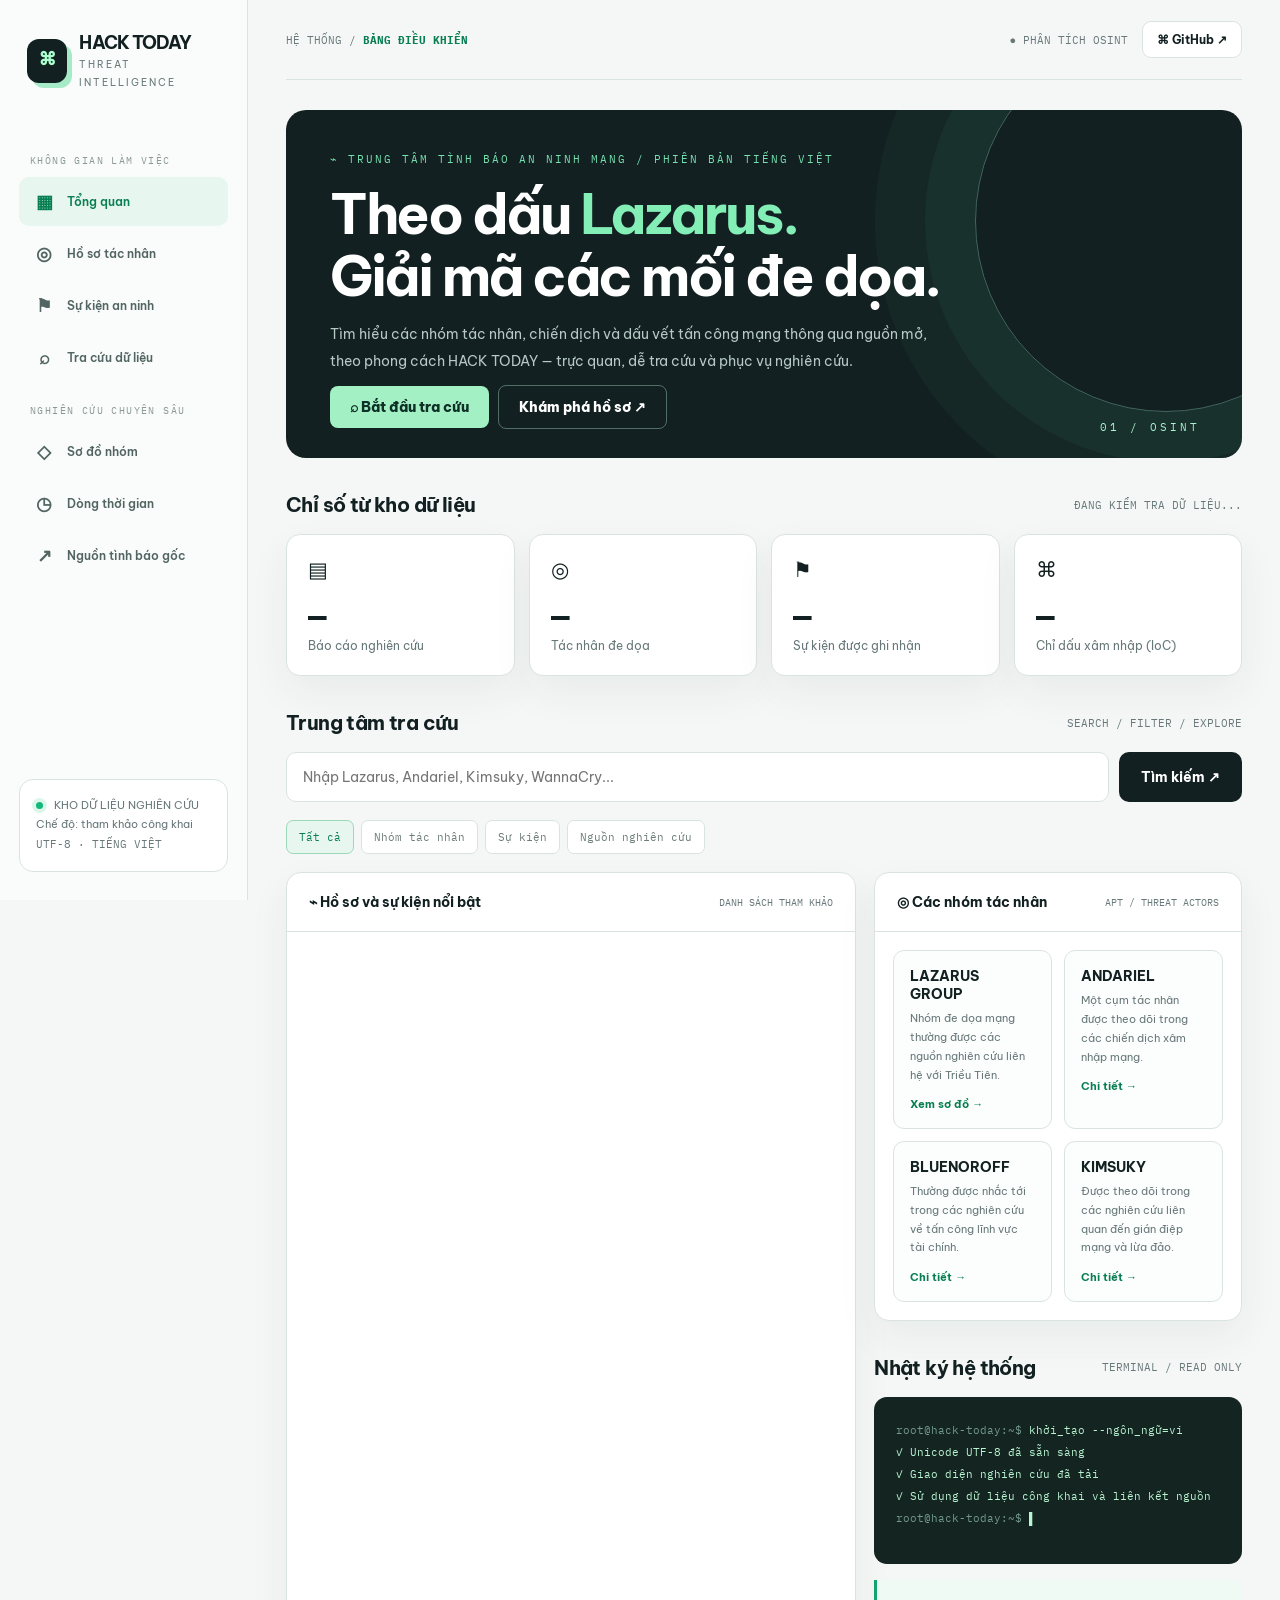
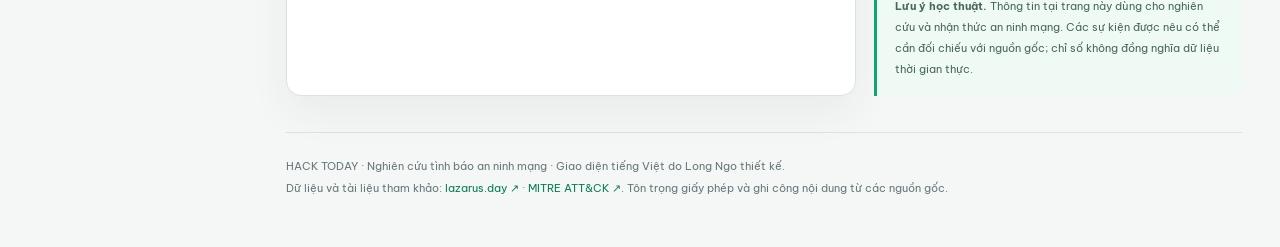
==== index.html @ 7229341d "feat: Vietnamese Hack Today light cyber intelligence dashboard" ====
<!doctype html>
<html lang="vi">
<head>
<meta charset="UTF-8"><meta name="viewport" content="width=device-width,initial-scale=1">
<meta name="theme-color" content="#f5f7f6">
<meta name="description" content="HACK TODAY — không gian nghiên cứu, tra cứu và trực quan hóa thông tin tình báo an ninh mạng về Lazarus và các nhóm APT liên quan.">
<title>HACK TODAY | Hồ sơ Lazarus & Tình báo an ninh mạng</title>
<link rel="preconnect" href="https://fonts.googleapis.com"><link rel="preconnect" href="https://fonts.gstatic.com" crossorigin>
<link href="https://fonts.googleapis.com/css2?family=Be+Vietnam+Pro:wght@400;500;600;700;800&family=IBM+Plex+Mono:wght@400;500;600;700&display=swap&subset=vietnamese" rel="stylesheet">
<style>
:root{--bg:#f5f7f6;--paper:#fff;--ink:#122021;--muted:#687879;--line:#dae4df;--green:#087f52;--pale:#e7f6ee;--red:#cf4351;--shadow:0 16px 42px rgba(22,49,43,.06)}
*{box-sizing:border-box}html{scroll-behavior:smooth}body{margin:0;background:var(--bg);font-family:"Be Vietnam Pro",Arial,sans-serif;color:var(--ink);font-size:14px}button,input{font:inherit}a{color:inherit;text-decoration:none}button{cursor:pointer}button:focus-visible,a:focus-visible,input:focus-visible{outline:3px solid #71d8ab;outline-offset:3px}.mono,.eyebrow,.tag,.stat b,.filter button,.terminal,.asidehead{font-family:"IBM Plex Mono",monospace}
.shell{max-width:1500px;margin:auto;display:grid;grid-template-columns:248px minmax(0,1fr);min-height:100vh}
.sidebar{padding:28px 19px;border-right:1px solid var(--line);background:#fafcfb;position:sticky;top:0;height:100vh;display:flex;flex-direction:column}
.brand{display:flex;gap:12px;align-items:center;margin:3px 8px 42px}.mark{display:grid;place-items:center;width:44px;height:44px;background:var(--ink);color:#aaffce;border-radius:12px;font-size:25px;font-family:monospace;font-weight:bold;box-shadow:5px 5px 0 #a7eac7}.brand strong{display:block;font-size:18px;letter-spacing:-.9px}.brand small{color:var(--muted);font-size:10px;letter-spacing:2px}.asidehead{margin:22px 11px 10px;color:#8b9994;letter-spacing:1.4px;font-size:10px;text-transform:uppercase}.navlink{display:flex;align-items:center;gap:12px;padding:13px 14px;margin:3px 0;border-radius:10px;color:#526562;font-weight:600;font-size:12px;transition:.15s}.navlink:hover,.navlink.active{background:var(--pale);color:var(--green)}.navlink .ico{font-size:18px;width:22px;text-align:center}.spacer{flex:1}.sidefoot{border:1px solid var(--line);background:white;padding:16px;border-radius:14px;color:var(--muted);font-size:11px;line-height:1.8}.online{display:inline-block;width:7px;height:7px;background:#14b87a;border-radius:50%;box-shadow:0 0 0 4px #dbf7ea;margin-right:8px}
.main{min-width:0;padding:0 38px 48px}.topbar{height:80px;display:flex;align-items:center;justify-content:space-between;gap:20px;border-bottom:1px solid var(--line)}.crumb{color:var(--muted);font-family:"IBM Plex Mono",monospace;font-size:11px}.crumb b{color:var(--green)}.topactions{display:flex;align-items:center;gap:14px}.tiny{font:11px "IBM Plex Mono",monospace;color:var(--muted)}.github{border:1px solid var(--line);padding:10px 14px;border-radius:9px;background:white;font-size:12px;font-weight:700}
.hero{margin-top:30px;background:var(--ink);border-radius:20px;padding:42px 44px;color:#fff;position:relative;overflow:hidden;min-height:260px}.hero::before{content:"";position:absolute;width:380px;height:380px;border:1px solid #42665d;right:-115px;top:-80px;border-radius:50%;box-shadow:0 0 0 50px rgba(51,107,85,.13),0 0 0 100px rgba(51,107,85,.10)}.hero::after{content:"01 / OSINT";position:absolute;right:42px;bottom:24px;color:#a9f2ce;letter-spacing:3px;font:11px "IBM Plex Mono",monospace}.eyebrow{color:#76e1af;font-size:11px;letter-spacing:2px;text-transform:uppercase}.hero h1{font-size:clamp(32px,4.3vw,59px);line-height:1.12;letter-spacing:-2.5px;margin:18px 0 14px;max-width:850px;position:relative}.hero h1 span{color:#83efb7}.hero p{color:#b6c9c5;line-height:1.9;max-width:630px;margin:0 0 24px;position:relative}.hero .btn{background:#a4f0c5;border:0;padding:12px 20px;border-radius:8px;color:#0f3026;font-weight:800}.hero .ghost{border:1px solid #526f66;background:transparent;color:white;margin-left:9px}
.sectionTitle{display:flex;justify-content:space-between;align-items:center;gap:12px;margin:34px 0 17px}.sectionTitle h2{font-size:20px;letter-spacing:-.6px;margin:0}.sectionTitle small{color:var(--muted);font:11px "IBM Plex Mono",monospace}.stats{display:grid;grid-template-columns:repeat(4,minmax(0,1fr));gap:14px}.stat{border:1px solid var(--line);border-radius:14px;background:white;padding:21px;box-shadow:var(--shadow)}.stat i{font-style:normal;font-size:21px;display:block;margin-bottom:12px}.stat b{display:block;font-size:31px;letter-spacing:-1.8px}.stat span{font-size:12px;color:var(--muted)}.stat em{font-style:normal;color:var(--green);font:10px "IBM Plex Mono",monospace}
.two{display:grid;grid-template-columns:minmax(0,1.55fr) minmax(260px,1fr);gap:18px}.panel{background:var(--paper);border:1px solid var(--line);border-radius:15px;overflow:hidden;box-shadow:var(--shadow)}.panelHead{padding:20px 22px;border-bottom:1px solid var(--line);display:flex;align-items:center;justify-content:space-between;gap:10px}.panelHead h3{margin:0;font-size:14px}.panelHead small{font:10px "IBM Plex Mono",monospace;color:var(--muted)}.search{display:flex;gap:10px;margin-bottom:18px}.search input{flex:1;min-width:0;background:#fff;border:1px solid var(--line);border-radius:10px;padding:15px 16px;outline:0}.search input:focus{border-color:var(--green)}.search button{background:var(--ink);color:white;border:0;border-radius:10px;padding:0 22px;font-weight:700}.filter{display:flex;gap:7px;flex-wrap:wrap;padding:0 0 18px}.filter button{border:1px solid var(--line);background:white;color:#6d7d79;padding:9px 12px;border-radius:7px;font-size:11px}.filter button.active{background:var(--pale);border-color:#9cd9b9;color:var(--green)}.entry{display:flex;gap:16px;align-items:flex-start;padding:19px 22px;border-bottom:1px solid #edf2ef;transition:background .2s}.entry:last-child{border:0}.entry:hover{background:#f8fbf9}.entry .square{background:var(--pale);color:var(--green);font:bold 19px monospace;border-radius:9px;display:grid;place-items:center;width:42px;height:42px;flex:none}.entry h4{margin:0 0 7px;font-size:13px;line-height:1.55}.entry p{margin:0 0 9px;color:var(--muted);font-size:11px;line-height:1.65}.entry .meta{font:10px "IBM Plex Mono",monospace;color:#80918c}.tag{display:inline-block;font-size:10px;color:var(--green);background:var(--pale);padding:5px 8px;margin:3px 3px 0 0;border-radius:5px}.tag.red{background:#fff0f0;color:var(--red)}.actors{display:grid;grid-template-columns:repeat(2,minmax(0,1fr));gap:12px;padding:18px}.actor{border:1px solid var(--line);border-radius:11px;padding:16px;background:#fcfefd}.actor b{display:block;margin-bottom:6px}.actor p{margin:0;color:var(--muted);font-size:11px;line-height:1.7}.actor a{color:var(--green);font-weight:700;display:inline-block;margin-top:13px;font-size:11px}.terminal{background:#132421;color:#baf5d2;padding:22px;border-radius:13px;min-height:167px;line-height:2;font-size:11px;overflow:auto}.terminal .dim{color:#72998c}.terminal .cursor{animation:blink 1s step-end infinite}@keyframes blink{50%{opacity:0}}.notice{border-left:3px solid #10a56f;background:#f0faf5;padding:16px 18px;color:#48685b;font-size:11px;line-height:1.9;margin-top:16px;border-radius:0 10px 10px 0}.footer{border-top:1px solid var(--line);padding-top:22px;margin-top:36px;color:var(--muted);font-size:11px;line-height:2}.footer a{color:var(--green)}.mobileToggle{display:none}.empty{padding:25px;color:var(--muted);text-align:center}
@media(max-width:1100px){.shell{grid-template-columns:75px minmax(0,1fr)}.sidebar{padding:20px 10px}.brand{margin:4px auto 32px}.brand div:last-child,.asidehead,.navlink span:last-child,.sidefoot{display:none}.navlink{justify-content:center}.main{padding:0 22px 40px}}@media(max-width:750px){.shell{display:block}.sidebar{position:static;height:auto;padding:12px 18px;flex-direction:row;align-items:center;justify-content:space-between;border-right:0;border-bottom:1px solid var(--line)}.brand{margin:0}.brand div:last-child{display:block}.sidebar nav{display:none;position:absolute;left:0;right:0;top:72px;background:#fff;z-index:9;box-shadow:0 15px 35px #0002;padding:15px}.sidebar nav.open{display:block}.navlink{justify-content:flex-start}.navlink span:last-child{display:inline}.mobileToggle{display:block;background:#fff;border:1px solid var(--line);border-radius:8px;padding:8px 12px}.main{padding:0 15px 30px}.topbar{height:57px}.topactions .tiny{display:none}.hero{padding:29px 22px;min-height:0}.hero h1{letter-spacing:-1px}.stats{grid-template-columns:repeat(2,minmax(0,1fr))}.two{grid-template-columns:1fr}.actors{grid-template-columns:1fr}.sectionTitle{align-items:flex-start}.search button{padding:0 13px}}
@media(prefers-reduced-motion:reduce){html{scroll-behavior:auto}*,*::before,*::after{animation:none!important;transition:none!important}}
</style>
</head>
<body>
<div class="shell">
<aside class="sidebar">
<a href="./" class="brand" aria-label="Hack Today, trang chủ"><div class="mark">⌘</div><div><strong>HACK TODAY</strong><small>THREAT INTELLIGENCE</small></div></a>
<button class="mobileToggle" id="menuBtn" aria-label="Mở điều hướng" aria-expanded="false">☰</button>
<nav id="sideNav" aria-label="Điều hướng chính">
<p class="asidehead">KHÔNG GIAN LÀM VIỆC</p>
<a href="#tong-quan" class="navlink active"><span class="ico">▦</span><span>Tổng quan</span></a>
<a href="#ho-so" class="navlink"><span class="ico">◎</span><span>Hồ sơ tác nhân</span></a>
<a href="#su-kien" class="navlink"><span class="ico">⚑</span><span>Sự kiện an ninh</span></a>
<a href="#tra-cuu" class="navlink"><span class="ico">⌕</span><span>Tra cứu dữ liệu</span></a>
<p class="asidehead">NGHIÊN CỨU CHUYÊN SÂU</p>
<a href="./family.html" class="navlink"><span class="ico">◇</span><span>Sơ đồ nhóm</span></a>
<a href="./timeline.html" class="navlink"><span class="ico">◷</span><span>Dòng thời gian</span></a>
<a href="https://lazarus.day/" target="_blank" rel="noopener noreferrer" class="navlink"><span class="ico">↗</span><span>Nguồn tình báo gốc</span></a>
</nav>
<div class="spacer"></div><div class="sidefoot"><span class="online"></span> KHO DỮ LIỆU NGHIÊN CỨU<br>Chế độ: tham khảo công khai<br><span class="mono">UTF-8 · TIẾNG VIỆT</span></div>
</aside>
<main class="main" id="tong-quan">
<header class="topbar"><div class="crumb">HỆ THỐNG / <b>BẢNG ĐIỀU KHIỂN</b></div><div class="topactions"><span class="tiny">● PHÂN TÍCH OSINT</span><a class="github" href="https://github.com/xulytiengviet/lazarus" target="_blank" rel="noopener noreferrer">⌘ GitHub ↗</a></div></header>
<section class="hero"><div class="eyebrow">⌁ Trung tâm tình báo an ninh mạng / Phiên bản tiếng Việt</div><h1>Theo dấu <span>Lazarus.</span><br>Giải mã các mối đe dọa.</h1><p>Tìm hiểu các nhóm tác nhân, chiến dịch và dấu vết tấn công mạng thông qua nguồn mở, theo phong cách HACK TODAY — trực quan, dễ tra cứu và phục vụ nghiên cứu.</p><a href="#tra-cuu" class="btn">⌕ Bắt đầu tra cứu</a><a href="#ho-so" class="btn ghost">Khám phá hồ sơ ↗</a></section>
<div class="sectionTitle"><h2>Chỉ số từ kho dữ liệu</h2><small id="dataStatus">ĐANG KIỂM TRA DỮ LIỆU...</small></div>
<section class="stats" aria-label="Các chỉ số"><div class="stat"><i>▤</i><b id="metricReports">—</b><span>Báo cáo nghiên cứu</span></div><div class="stat"><i>◎</i><b id="metricActors">—</b><span>Tác nhân đe dọa</span></div><div class="stat"><i>⚑</i><b id="metricIncidents">—</b><span>Sự kiện được ghi nhận</span></div><div class="stat"><i>⌘</i><b id="metricIocs">—</b><span>Chỉ dấu xâm nhập (IoC)</span></div></section>
<section id="tra-cuu"><div class="sectionTitle"><h2>Trung tâm tra cứu</h2><small>SEARCH / FILTER / EXPLORE</small></div><form class="search" id="searchForm"><input id="query" type="search" autocomplete="off" aria-label="Từ khóa tìm kiếm" placeholder="Nhập Lazarus, Andariel, Kimsuky, WannaCry..."><button type="submit">Tìm kiếm ↗</button></form><div class="filter" role="group" aria-label="Bộ lọc nội dung"><button type="button" class="active" data-filter="all">Tất cả</button><button type="button" data-filter="actor">Nhóm tác nhân</button><button type="button" data-filter="incident">Sự kiện</button><button type="button" data-filter="report">Nguồn nghiên cứu</button></div></section>
<div class="two"><section id="su-kien" class="panel"><div class="panelHead"><h3>⌁ Hồ sơ và sự kiện nổi bật</h3><small id="resultCount">DANH SÁCH THAM KHẢO</small></div><div id="results" aria-live="polite"></div></section><div><section id="ho-so" class="panel"><div class="panelHead"><h3>◎ Các nhóm tác nhân</h3><small>APT / THREAT ACTORS</small></div><div class="actors"><div class="actor"><b>LAZARUS GROUP</b><p>Nhóm đe dọa mạng thường được các nguồn nghiên cứu liên hệ với Triều Tiên.</p><a href="./family.html">Xem sơ đồ →</a></div><div class="actor"><b>ANDARIEL</b><p>Một cụm tác nhân được theo dõi trong các chiến dịch xâm nhập mạng.</p><a href="./andariel.html">Chi tiết →</a></div><div class="actor"><b>BLUENOROFF</b><p>Thường được nhắc tới trong các nghiên cứu về tấn công lĩnh vực tài chính.</p><a href="./bluenoroff.html">Chi tiết →</a></div><div class="actor"><b>KIMSUKY</b><p>Được theo dõi trong các nghiên cứu liên quan đến gián điệp mạng và lừa đảo.</p><a href="./kimsuky.html">Chi tiết →</a></div></div></section>
<div class="sectionTitle"><h2>Nhật ký hệ thống</h2><small>TERMINAL / READ ONLY</small></div><div class="terminal"><div><span class="dim">root@hack-today:~$</span> khởi_tạo --ngôn_ngữ=vi</div><div>✓ Unicode UTF-8 đã sẵn sàng</div><div>✓ Giao diện nghiên cứu đã tải</div><div>✓ Sử dụng dữ liệu công khai và liên kết nguồn</div><div><span class="dim">root@hack-today:~$</span> <span class="cursor">▌</span></div></div><div class="notice"><b>Lưu ý học thuật.</b> Thông tin tại trang này dùng cho nghiên cứu và nhận thức an ninh mạng. Các sự kiện được nêu có thể cần đối chiếu với nguồn gốc; chỉ số không đồng nghĩa dữ liệu thời gian thực.</div></div></div>
<footer class="footer">HACK TODAY · Nghiên cứu tình báo an ninh mạng · Giao diện tiếng Việt do Long Ngo thiết kế.<br>Dữ liệu và tài liệu tham khảo: <a href="https://lazarus.day/" target="_blank" rel="noopener noreferrer">lazarus.day ↗</a> · <a href="https://attack.mitre.org/groups/G0032/" target="_blank" rel="noopener noreferrer">MITRE ATT&CK ↗</a>. Tôn trọng giấy phép và ghi công nội dung từ các nguồn gốc.</footer>
</main></div>
<script>
"use strict";
const records=[
{type:"incident",title:"Vụ tấn công Ronin Network",desc:"Sự cố liên quan đến cầu nối blockchain Ronin năm 2022, được nhiều nguồn nghiên cứu an ninh mạng phân tích.",date:"2022",tags:["Blockchain","Điều tra"],url:"https://www.fbi.gov/news/press-releases/fbi-statement-on-attribution-of-malicious-cyber-activity-posed-by-the-democratic-peoples-republic-of-korea"},
{type:"incident",title:"Mã độc tống tiền WannaCry",desc:"Chiến dịch mã độc tống tiền lan rộng năm 2017; nhiều đánh giá liên hệ hoạt động với Lazarus.",date:"2017",tags:["Mã độc","Ransomware"],url:"https://www.cisa.gov/news-events/alerts/2017/05/12/indicators-associated-wannacry-ransomware"},
{type:"incident",title:"Vụ tấn công Sony Pictures",desc:"Sự cố an ninh mạng năm 2014, một dấu mốc thường được nhắc đến trong hồ sơ lịch sử Lazarus.",date:"2014",tags:["Lịch sử","Xâm nhập"],url:"https://attack.mitre.org/groups/G0032/"},
{type:"actor",title:"Lazarus Group",desc:"Hồ sơ tổng quan và mối liên hệ giữa các tên gọi, kỹ thuật và chiến dịch.",date:"Hồ sơ",tags:["APT","Lazarus"],url:"./family.html"},
{type:"actor",title:"Andariel",desc:"Khám phá hồ sơ nhóm, các chiến dịch và quan hệ trong tập dữ liệu nguồn.",date:"Hồ sơ",tags:["APT"],url:"./andariel.html"},
{type:"actor",title:"Bluenoroff",desc:"Tư liệu về các chiến dịch liên quan đến hoạt động tấn công nhằm vào tài chính.",date:"Hồ sơ",tags:["APT","Tài chính"],url:"./bluenoroff.html"},
{type:"actor",title:"Kimsuky",desc:"Hồ sơ nhóm hoạt động gián điệp mạng và kỹ thuật lừa đảo theo các báo cáo công khai.",date:"Hồ sơ",tags:["APT","Gián điệp mạng"],url:"./kimsuky.html"},
{type:"report",title:"MITRE ATT&CK — G0032",desc:"Tài liệu kỹ thuật tham khảo về Lazarus Group và các kỹ thuật được ghi nhận.",date:"Nguồn ngoài",tags:["MITRE","Kỹ thuật"],url:"https://attack.mitre.org/groups/G0032/"},
{type:"report",title:"Lazarus.day — kho tình báo nguồn mở",desc:"Tra cứu báo cáo, tác nhân, sự kiện và chỉ dấu xâm nhập từ dự án nghiên cứu gốc.",date:"Nguồn ngoài",tags:["OSINT","IoC"],url:"https://lazarus.day/"}
];
const root=document.getElementById("results"),counter=document.getElementById("resultCount"),search=document.getElementById("query");let filter="all";
const clean=s=>(s||"").normalize("NFD").replace(/[\u0300-\u036f]/g,"").replace(/đ/g,"d").replace(/Đ/g,"D").toLowerCase();
function render(){const q=clean(search.value.trim());const list=records.filter(r=>(filter==="all"||r.type===filter)&&clean([r.title,r.desc,r.date,...r.tags].join(" ")).includes(q));root.replaceChildren();counter.textContent=list.length+" KẾT QUẢ";if(!list.length){const p=document.createElement("p");p.className="empty";p.textContent="Không tìm thấy kết quả phù hợp. Hãy thử một từ khóa khác.";root.append(p);return}for(const r of list){const a=document.createElement("a");a.className="entry";a.href=r.url;if(/^https?:/.test(r.url)){a.target="_blank";a.rel="noopener noreferrer"}const icon=document.createElement("div");icon.className="square";icon.textContent=r.type==="actor"?"◎":r.type==="incident"?"⚑":"▤";const body=document.createElement("div"),h=document.createElement("h4"),p=document.createElement("p"),meta=document.createElement("div");h.textContent=r.title+" ↗";p.textContent=r.desc;meta.className="meta";meta.textContent=r.date+" · "+(r.type==="actor"?"TÁC NHÂN":r.type==="incident"?"SỰ KIỆN":"BÁO CÁO");body.append(h,p,meta);for(const t of r.tags){const tag=document.createElement("span");tag.className="tag";tag.textContent="#"+t;body.append(tag)}a.append(icon,body);root.append(a)}}
document.getElementById("searchForm").addEventListener("submit",e=>{e.preventDefault();render()});search.addEventListener("input",render);document.querySelectorAll("[data-filter]").forEach(b=>b.addEventListener("click",()=>{document.querySelectorAll("[data-filter]").forEach(x=>x.classList.remove("active"));b.classList.add("active");filter=b.dataset.filter;render()}));document.getElementById("menuBtn").addEventListener("click",()=>{const nav=document.getElementById("sideNav"),show=nav.classList.toggle("open");document.getElementById("menuBtn").setAttribute("aria-expanded",String(show))});document.querySelectorAll("#sideNav a").forEach(a=>a.addEventListener("click",()=>document.getElementById("sideNav").classList.remove("open")));
async function loadMetrics(){const status=document.getElementById("dataStatus");try{const res=await fetch("./data/numbers.json",{cache:"no-store"});if(!res.ok)throw Error("HTTP "+res.status);const data=await res.json();const fields={metricReports:["reports","report"],metricActors:["actors","actor"],metricIncidents:["incidents","incident"],metricIocs:["iocs","ioc","indicators"]};let count=0;for(const [id,keys]of Object.entries(fields)){const found=keys.map(k=>data[k]).find(v=>typeof v==="number"||typeof v==="string"&&/^\d+$/.test(v));if(found!==undefined){document.getElementById(id).textContent=Number(found).toLocaleString("vi-VN");count++}}status.textContent=count?"NGUỒN: DATA/NUMBERS.JSON · LƯU TRỮ":"CHƯA CÓ ĐỊNH DẠNG CHỈ SỐ PHÙ HỢP"}catch{status.textContent="CHƯA TẢI ĐƯỢC DỮ LIỆU LƯU TRỮ"}}}
render();loadMetrics();
</script>
</body></html>
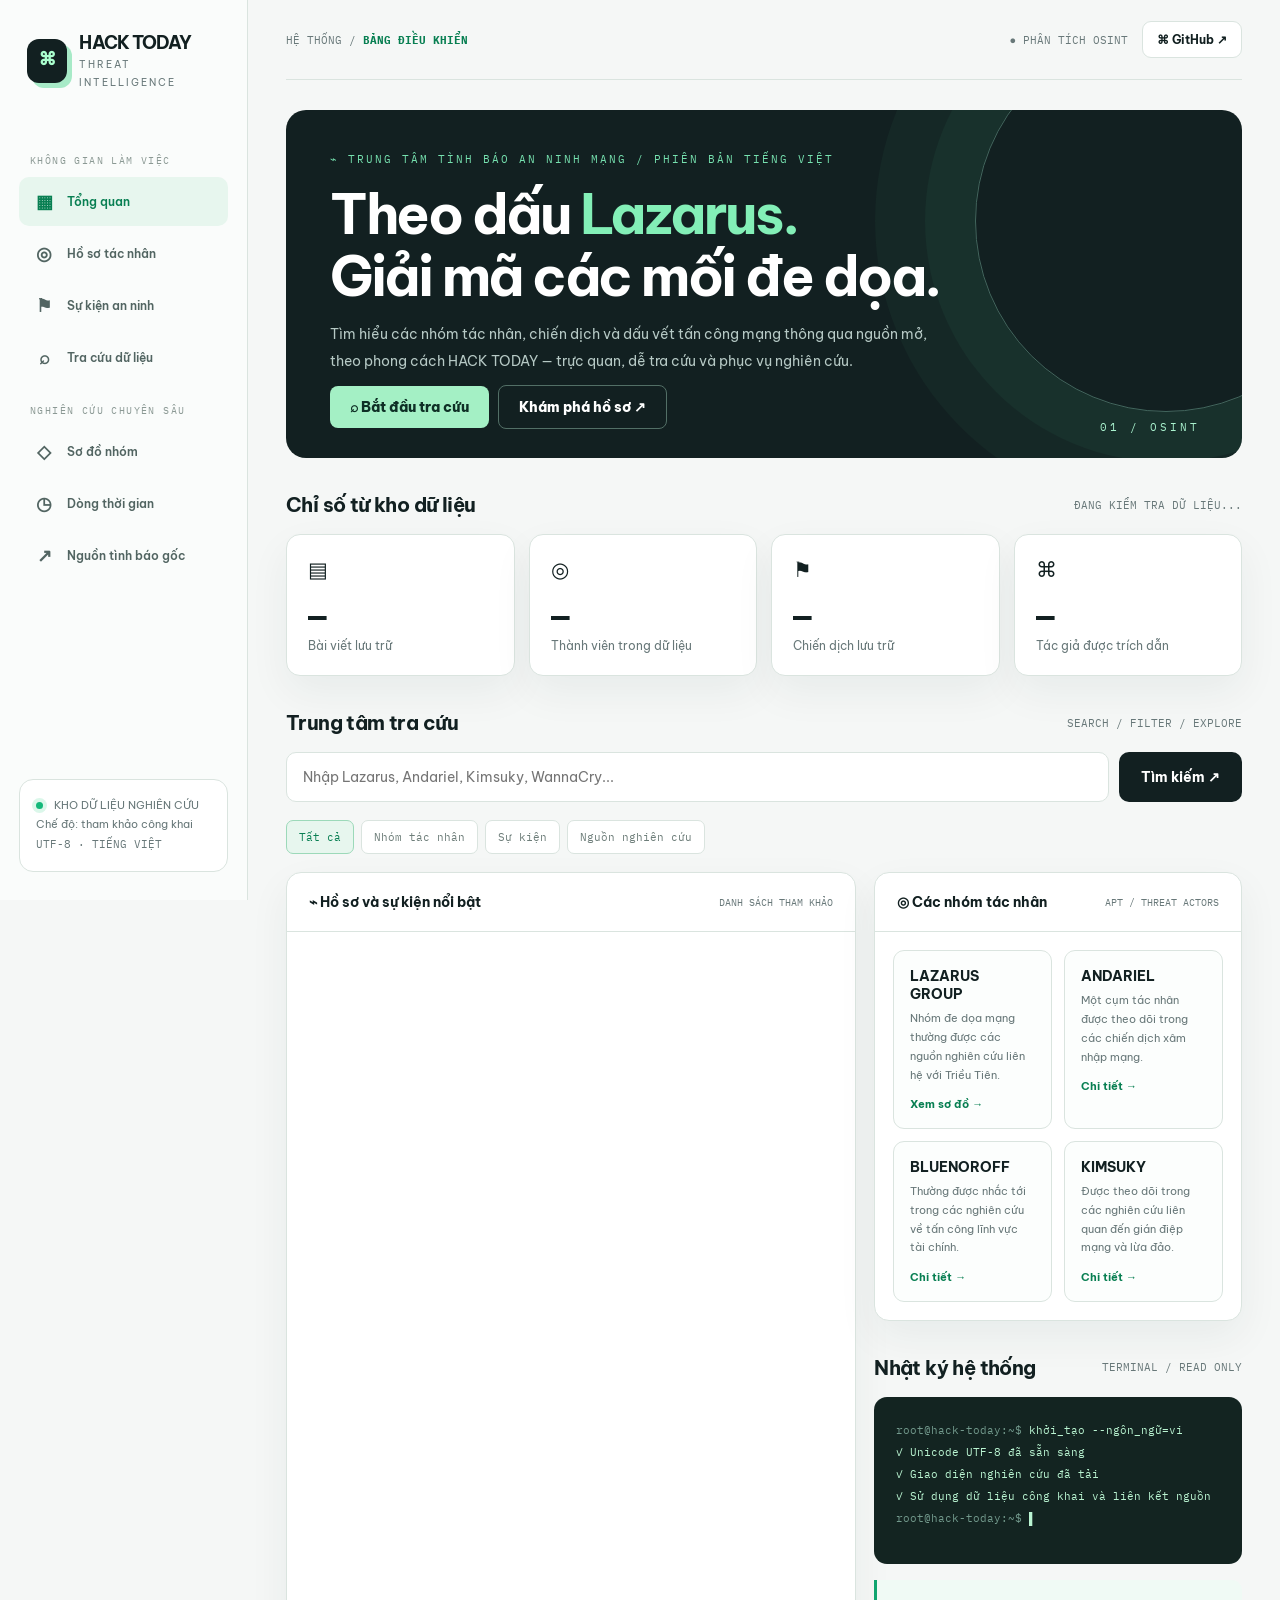
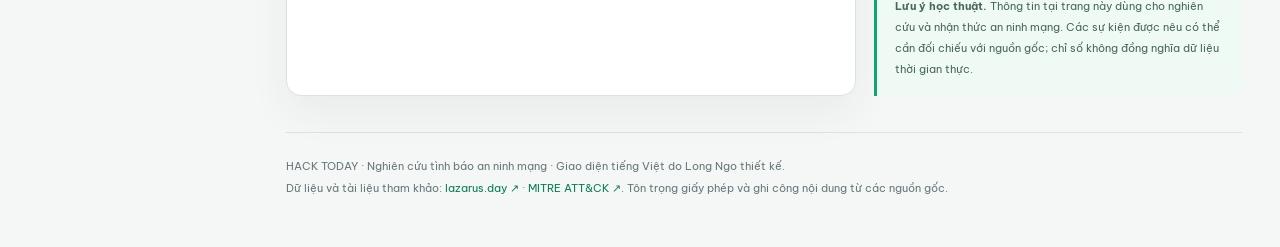
==== commit 24fc2fbf: "fix: map dashboard labels and metrics to actual archived JSON keys" ====
--- a/index.html
+++ b/index.html
@@ -43,7 +43,7 @@
 <header class="topbar"><div class="crumb">HỆ THỐNG / <b>BẢNG ĐIỀU KHIỂN</b></div><div class="topactions"><span class="tiny">● PHÂN TÍCH OSINT</span><a class="github" href="https://github.com/xulytiengviet/lazarus" target="_blank" rel="noopener noreferrer">⌘ GitHub ↗</a></div></header>
 <section class="hero"><div class="eyebrow">⌁ Trung tâm tình báo an ninh mạng / Phiên bản tiếng Việt</div><h1>Theo dấu <span>Lazarus.</span><br>Giải mã các mối đe dọa.</h1><p>Tìm hiểu các nhóm tác nhân, chiến dịch và dấu vết tấn công mạng thông qua nguồn mở, theo phong cách HACK TODAY — trực quan, dễ tra cứu và phục vụ nghiên cứu.</p><a href="#tra-cuu" class="btn">⌕ Bắt đầu tra cứu</a><a href="#ho-so" class="btn ghost">Khám phá hồ sơ ↗</a></section>
 <div class="sectionTitle"><h2>Chỉ số từ kho dữ liệu</h2><small id="dataStatus">ĐANG KIỂM TRA DỮ LIỆU...</small></div>
-<section class="stats" aria-label="Các chỉ số"><div class="stat"><i>▤</i><b id="metricReports">—</b><span>Báo cáo nghiên cứu</span></div><div class="stat"><i>◎</i><b id="metricActors">—</b><span>Tác nhân đe dọa</span></div><div class="stat"><i>⚑</i><b id="metricIncidents">—</b><span>Sự kiện được ghi nhận</span></div><div class="stat"><i>⌘</i><b id="metricIocs">—</b><span>Chỉ dấu xâm nhập (IoC)</span></div></section>
+<section class="stats" aria-label="Các chỉ số"><div class="stat"><i>▤</i><b id="metricReports">—</b><span>Bài viết lưu trữ</span></div><div class="stat"><i>◎</i><b id="metricActors">—</b><span>Thành viên trong dữ liệu</span></div><div class="stat"><i>⚑</i><b id="metricIncidents">—</b><span>Chiến dịch lưu trữ</span></div><div class="stat"><i>⌘</i><b id="metricIocs">—</b><span>Tác giả được trích dẫn</span></div></section>
 <section id="tra-cuu"><div class="sectionTitle"><h2>Trung tâm tra cứu</h2><small>SEARCH / FILTER / EXPLORE</small></div><form class="search" id="searchForm"><input id="query" type="search" autocomplete="off" aria-label="Từ khóa tìm kiếm" placeholder="Nhập Lazarus, Andariel, Kimsuky, WannaCry..."><button type="submit">Tìm kiếm ↗</button></form><div class="filter" role="group" aria-label="Bộ lọc nội dung"><button type="button" class="active" data-filter="all">Tất cả</button><button type="button" data-filter="actor">Nhóm tác nhân</button><button type="button" data-filter="incident">Sự kiện</button><button type="button" data-filter="report">Nguồn nghiên cứu</button></div></section>
 <div class="two"><section id="su-kien" class="panel"><div class="panelHead"><h3>⌁ Hồ sơ và sự kiện nổi bật</h3><small id="resultCount">DANH SÁCH THAM KHẢO</small></div><div id="results" aria-live="polite"></div></section><div><section id="ho-so" class="panel"><div class="panelHead"><h3>◎ Các nhóm tác nhân</h3><small>APT / THREAT ACTORS</small></div><div class="actors"><div class="actor"><b>LAZARUS GROUP</b><p>Nhóm đe dọa mạng thường được các nguồn nghiên cứu liên hệ với Triều Tiên.</p><a href="./family.html">Xem sơ đồ →</a></div><div class="actor"><b>ANDARIEL</b><p>Một cụm tác nhân được theo dõi trong các chiến dịch xâm nhập mạng.</p><a href="./andariel.html">Chi tiết →</a></div><div class="actor"><b>BLUENOROFF</b><p>Thường được nhắc tới trong các nghiên cứu về tấn công lĩnh vực tài chính.</p><a href="./bluenoroff.html">Chi tiết →</a></div><div class="actor"><b>KIMSUKY</b><p>Được theo dõi trong các nghiên cứu liên quan đến gián điệp mạng và lừa đảo.</p><a href="./kimsuky.html">Chi tiết →</a></div></div></section>
 <div class="sectionTitle"><h2>Nhật ký hệ thống</h2><small>TERMINAL / READ ONLY</small></div><div class="terminal"><div><span class="dim">root@hack-today:~$</span> khởi_tạo --ngôn_ngữ=vi</div><div>✓ Unicode UTF-8 đã sẵn sàng</div><div>✓ Giao diện nghiên cứu đã tải</div><div>✓ Sử dụng dữ liệu công khai và liên kết nguồn</div><div><span class="dim">root@hack-today:~$</span> <span class="cursor">▌</span></div></div><div class="notice"><b>Lưu ý học thuật.</b> Thông tin tại trang này dùng cho nghiên cứu và nhận thức an ninh mạng. Các sự kiện được nêu có thể cần đối chiếu với nguồn gốc; chỉ số không đồng nghĩa dữ liệu thời gian thực.</div></div></div>
@@ -66,7 +66,7 @@
 const clean=s=>(s||"").normalize("NFD").replace(/[\u0300-\u036f]/g,"").replace(/đ/g,"d").replace(/Đ/g,"D").toLowerCase();
 function render(){const q=clean(search.value.trim());const list=records.filter(r=>(filter==="all"||r.type===filter)&&clean([r.title,r.desc,r.date,...r.tags].join(" ")).includes(q));root.replaceChildren();counter.textContent=list.length+" KẾT QUẢ";if(!list.length){const p=document.createElement("p");p.className="empty";p.textContent="Không tìm thấy kết quả phù hợp. Hãy thử một từ khóa khác.";root.append(p);return}for(const r of list){const a=document.createElement("a");a.className="entry";a.href=r.url;if(/^https?:/.test(r.url)){a.target="_blank";a.rel="noopener noreferrer"}const icon=document.createElement("div");icon.className="square";icon.textContent=r.type==="actor"?"◎":r.type==="incident"?"⚑":"▤";const body=document.createElement("div"),h=document.createElement("h4"),p=document.createElement("p"),meta=document.createElement("div");h.textContent=r.title+" ↗";p.textContent=r.desc;meta.className="meta";meta.textContent=r.date+" · "+(r.type==="actor"?"TÁC NHÂN":r.type==="incident"?"SỰ KIỆN":"BÁO CÁO");body.append(h,p,meta);for(const t of r.tags){const tag=document.createElement("span");tag.className="tag";tag.textContent="#"+t;body.append(tag)}a.append(icon,body);root.append(a)}}
 document.getElementById("searchForm").addEventListener("submit",e=>{e.preventDefault();render()});search.addEventListener("input",render);document.querySelectorAll("[data-filter]").forEach(b=>b.addEventListener("click",()=>{document.querySelectorAll("[data-filter]").forEach(x=>x.classList.remove("active"));b.classList.add("active");filter=b.dataset.filter;render()}));document.getElementById("menuBtn").addEventListener("click",()=>{const nav=document.getElementById("sideNav"),show=nav.classList.toggle("open");document.getElementById("menuBtn").setAttribute("aria-expanded",String(show))});document.querySelectorAll("#sideNav a").forEach(a=>a.addEventListener("click",()=>document.getElementById("sideNav").classList.remove("open")));
-async function loadMetrics(){const status=document.getElementById("dataStatus");try{const res=await fetch("./data/numbers.json",{cache:"no-store"});if(!res.ok)throw Error("HTTP "+res.status);const data=await res.json();const fields={metricReports:["reports","report"],metricActors:["actors","actor"],metricIncidents:["incidents","incident"],metricIocs:["iocs","ioc","indicators"]};let count=0;for(const [id,keys]of Object.entries(fields)){const found=keys.map(k=>data[k]).find(v=>typeof v==="number"||typeof v==="string"&&/^\d+$/.test(v));if(found!==undefined){document.getElementById(id).textContent=Number(found).toLocaleString("vi-VN");count++}}status.textContent=count?"NGUỒN: DATA/NUMBERS.JSON · LƯU TRỮ":"CHƯA CÓ ĐỊNH DẠNG CHỈ SỐ PHÙ HỢP"}catch{status.textContent="CHƯA TẢI ĐƯỢC DỮ LIỆU LƯU TRỮ"}}}
+async function loadMetrics(){const status=document.getElementById("dataStatus");try{const res=await fetch("./data/numbers.json",{cache:"no-store"});if(!res.ok)throw Error("HTTP "+res.status);const data=await res.json();const fields={metricReports:["posts"],metricActors:["members"],metricIncidents:["operations"],metricIocs:["authors"]};let count=0;for(const [id,keys]of Object.entries(fields)){const found=keys.map(k=>data[k]).find(v=>typeof v==="number"||typeof v==="string"&&/^\d+$/.test(v));if(found!==undefined){document.getElementById(id).textContent=Number(found).toLocaleString("vi-VN");count++}}status.textContent=count?"NGUỒN: DATA/NUMBERS.JSON · LƯU TRỮ":"CHƯA CÓ ĐỊNH DẠNG CHỈ SỐ PHÙ HỢP"}catch{status.textContent="CHƯA TẢI ĐƯỢC DỮ LIỆU LƯU TRỮ"}}}
 render();loadMetrics();
 </script>
 </body></html>
